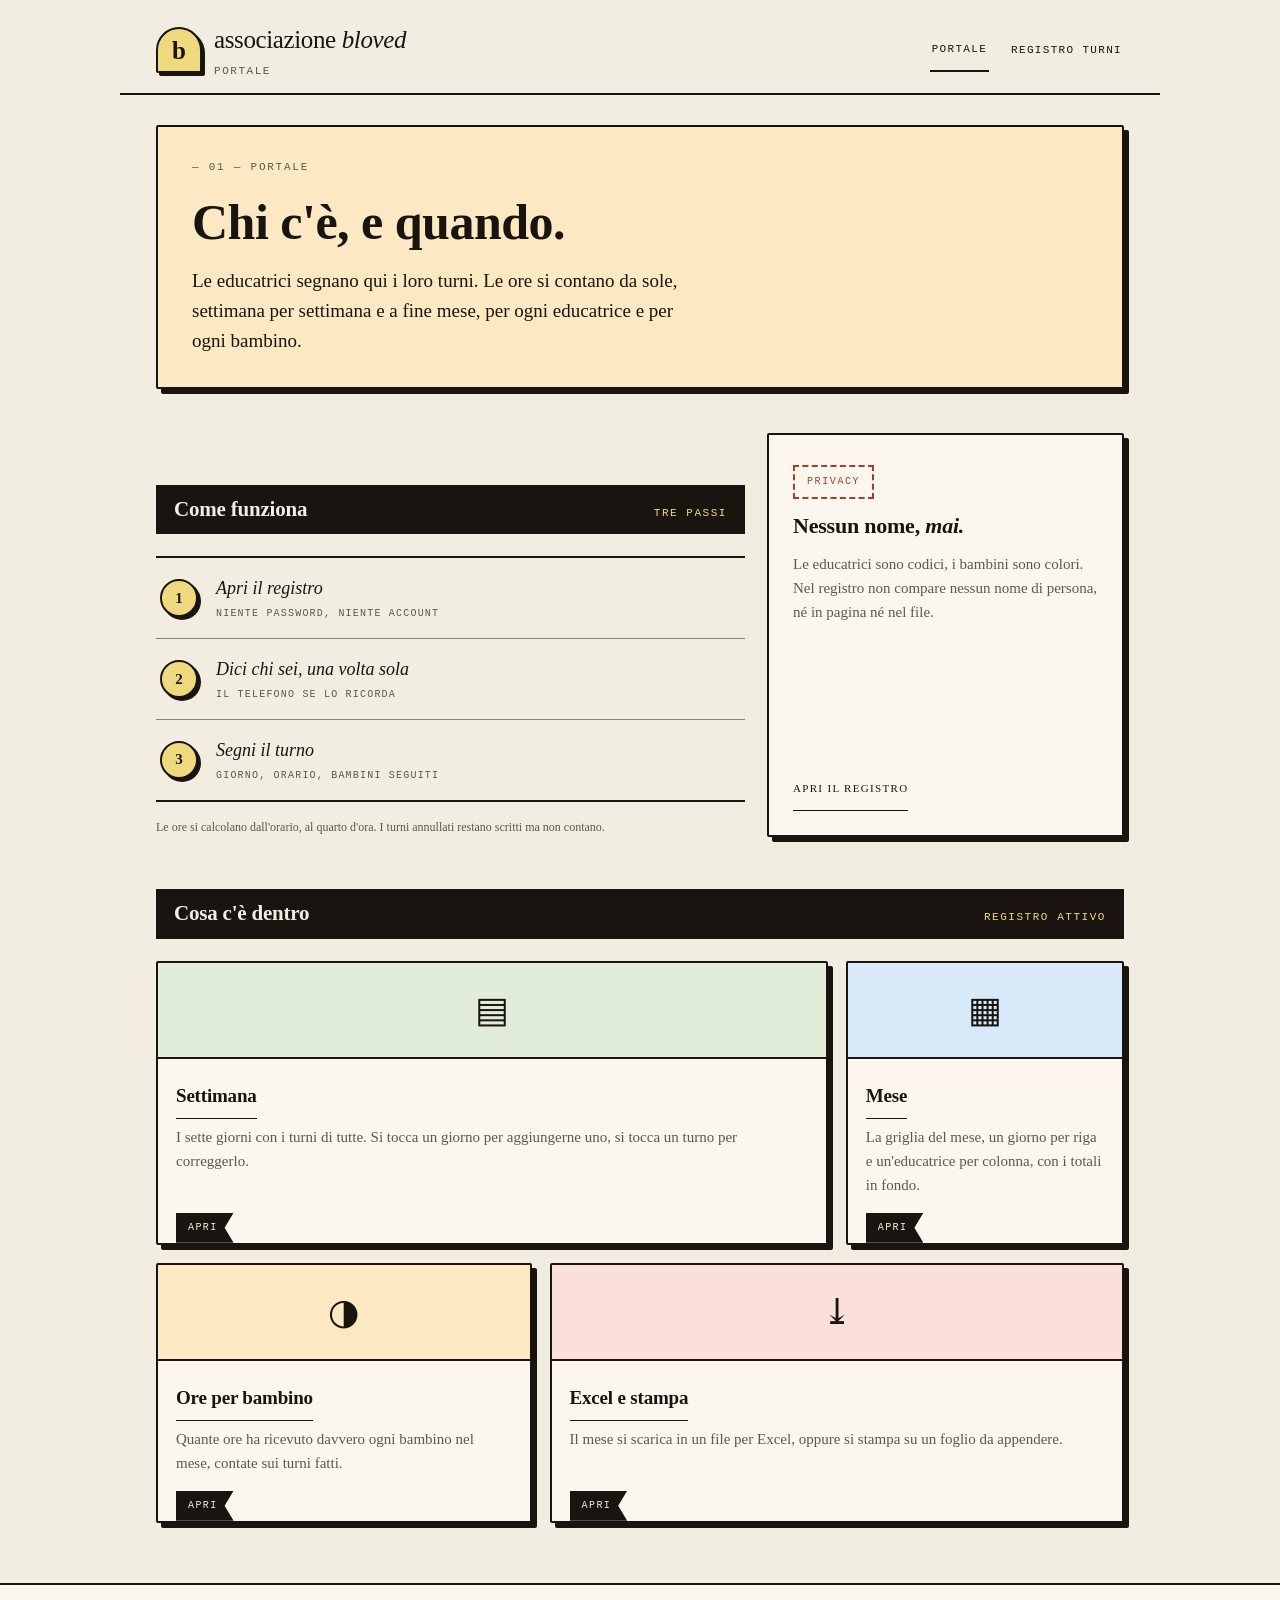
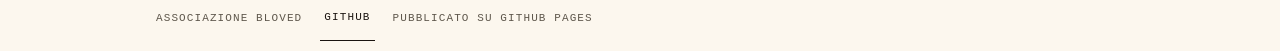
==== index.html @ 9b5a9a1c "Registro turni: inserimento dal sito, ore automatiche, riepiloghi Le educatrici segnano i turni dal " ====
<!doctype html>
<html lang="it">
<head>
<meta charset="utf-8">
<meta name="viewport" content="width=device-width,initial-scale=1">
<title>associazione bloved · portale</title>
<meta name="description" content="Portale dell'associazione bloved: il registro dei turni delle educatrici.">
<meta name="theme-color" content="#F2EDE1">
<link rel="icon" href="assets/favicon.svg" type="image/svg+xml">
<link rel="stylesheet" href="assets/styles.css">
</head>
<body>
<a class="skip" href="#main">Vai al contenuto</a>

<header class="masthead">
  <div class="wrap masthead-row">
    <a class="brand" href="index.html">
      <span class="brand-mark" aria-hidden="true">b</span>
      <span class="brand-text">
        <span class="wordmark">associazione <i>bloved</i></span>
        <small>portale</small>
      </span>
    </a>
    <nav class="nav" aria-label="Sezioni">
      <a class="nav-item" href="index.html" aria-current="page">Portale</a>
      <a class="nav-item" href="turni.html">Registro turni</a>
    </nav>
  </div>
</header>

<main id="main" class="wrap">

  <section class="banner" aria-labelledby="banner-h">
    <p class="index">— 01 — portale</p>
    <h1 id="banner-h">Chi c'è, e quando.</h1>
    <p>Le educatrici segnano qui i loro turni. Le ore si contano da sole, settimana per settimana e a fine mese, per ogni educatrice e per ogni bambino.</p>
  </section>

  <div class="split">

    <section aria-labelledby="come-h">
      <div class="shelf">
        <h2 id="come-h">Come funziona</h2>
        <span class="state">tre passi</span>
      </div>
      <ul class="listing">
        <li>
          <span class="disc">1</span>
          <span class="who"><b>Apri il registro</b>
            <small>niente password, niente account</small></span>
        </li>
        <li>
          <span class="disc">2</span>
          <span class="who"><b>Dici chi sei, una volta sola</b>
            <small>il telefono se lo ricorda</small></span>
        </li>
        <li>
          <span class="disc">3</span>
          <span class="who"><b>Segni il turno</b>
            <small>giorno, orario, bambini seguiti</small></span>
        </li>
      </ul>
      <p class="empty">Le ore si calcolano dall'orario, al quarto d'ora. I turni annullati restano scritti ma non contano.</p>
    </section>

    <aside class="notice" aria-labelledby="notice-h">
      <span class="stamp">privacy</span>
      <h3 id="notice-h">Nessun nome, <i>mai.</i></h3>
      <p>Le educatrici sono codici, i bambini sono colori. Nel registro non compare nessun nome di persona, né in pagina né nel file.</p>
      <a class="go" href="turni.html">apri il registro</a>
    </aside>

  </div>

  <div class="shelf">
    <h2 id="cosa-h">Cosa c'è dentro</h2>
    <span class="state">registro attivo</span>
  </div>

  <ul class="mosaic modules" aria-labelledby="cosa-h">
    <li class="module m-a" style="--panel:var(--sage)">
      <div class="module-panel" aria-hidden="true">▤</div>
      <h3><a href="turni.html">Settimana</a></h3>
      <p>I sette giorni con i turni di tutte. Si tocca un giorno per aggiungerne uno, si tocca un turno per correggerlo.</p>
      <span class="ribbon">apri</span>
    </li>
    <li class="module m-b" style="--panel:var(--sky)">
      <div class="module-panel" aria-hidden="true">▦</div>
      <h3><a href="turni.html">Mese</a></h3>
      <p>La griglia del mese, un giorno per riga e un'educatrice per colonna, con i totali in fondo.</p>
      <span class="ribbon">apri</span>
    </li>
    <li class="module m-c" style="--panel:var(--butter)">
      <div class="module-panel" aria-hidden="true">◑</div>
      <h3><a href="turni.html">Ore per bambino</a></h3>
      <p>Quante ore ha ricevuto davvero ogni bambino nel mese, contate sui turni fatti.</p>
      <span class="ribbon">apri</span>
    </li>
    <li class="module m-d" style="--panel:var(--blush)">
      <div class="module-panel" aria-hidden="true">⤓</div>
      <h3><a href="turni.html">Excel e stampa</a></h3>
      <p>Il mese si scarica in un file per Excel, oppure si stampa su un foglio da appendere.</p>
      <span class="ribbon">apri</span>
    </li>
  </ul>

</main>

<footer class="site-foot">
  <div class="wrap foot-row">
    <span>associazione bloved</span>
    <a href="https://github.com/associazione-bloved">github</a>
    <span>pubblicato su github pages</span>
  </div>
</footer>

</body>
</html>
---- assets/styles.css ----
/* associazione bloved — tutor timetable portal.
   Stationery-retail-catalogue language, measured off the archived reference:
   paper #F2EDE1, card paper #FCF7EE, warm ink #1A1410, 2.5px ink outlines,
   hard zero-blur shadows, serif display + tracked uppercase monospace chrome.

   Shape vocabulary: pastel blocks with hard ink outlines, dark section bars,
   circular discs for numbering, notched ribbon tags, dashed placeholder rows,
   and circular data plots. Everything stays square-ish and upright on purpose:
   big corner radii and clipped or rotated boxes cut glyphs and made the text
   hard to read, so text never sits inside a slanted or heavily rounded box. */

:root{
  --paper:#F2EDE1;         /* page  (measured: reference body fill) */
  --card:#FCF7EE;          /* card paper */
  --ink:#1A1410;           /* warm near-black, one ink for everything */
  --muted:#5E574C;         /* secondary text — AA on paper and card */
  --hair:#8A8175;          /* hairlines + dashed slots (>=3:1 on paper) */

  --sage:#E2EDD9;  --sky:#D8E9F9;  --butter:#FCE9C3;
  --blush:#FBDFD8; --lilac:#E5E1EC; --sun:#EFD97E;

  --green:#266B47; --blue:#265C8C; --plum:#6B3583; --coral:#AC3A27;
  --gold:#6F4E08;  --teal:#2F6B6B; --grey:#5E574C;

  --shadow:3px 3px 0 var(--ink);
  --shadow-lg:5px 5px 0 var(--ink);
  --navy:#191A2B;
  --gold-on-navy:#E8BC63;

  --serif:"Iowan Old Style",Palatino,Georgia,"Times New Roman",serif;
  --mono:ui-monospace,SFMono-Regular,Menlo,Consolas,monospace;
  --cut:2px;
}

*{box-sizing:border-box}
html{scroll-behavior:smooth}
body{margin:0;background:var(--paper);color:var(--ink);font:17px/1.6 var(--serif);-webkit-text-size-adjust:100%}
a{color:var(--ink);text-decoration:none;border-bottom:1.5px solid var(--ink)}
a:hover{background:var(--ink);color:var(--paper)}
.wrap{max-width:1040px;margin:0 auto;padding:0 clamp(16px,4vw,36px)}
h1,h2,h3{line-height:1.15;letter-spacing:-.01em}
:focus-visible{outline:3px solid var(--ink);outline-offset:3px}

/* tracked monospace chrome: nav, labels, indexes, numbers, all chart text */
.nav-item,.brand-text small,.index,.caption,.pill,.stamp,
.legend,.data th,.data td,.heat th,.heat td,.shelf,.chart text,
.listing .hours,.listing .who small,.foot-row,.note,.ribbon{
  font-family:var(--mono);
}

.skip{position:absolute;left:-9999px;top:0;background:var(--ink);color:var(--paper);padding:12px 16px;z-index:9}
.skip:focus{left:0}

/* ——— masthead ——— */
.masthead{padding:20px 0 0}
.masthead-row{display:flex;flex-wrap:wrap;gap:12px 26px;align-items:center;justify-content:space-between;
  border-bottom:2.5px solid var(--ink);padding-bottom:12px}
.brand{display:flex;align-items:center;gap:12px;border:0;color:var(--ink)}
.brand:hover{background:none;color:var(--ink)}
.brand-mark{
  width:46px;height:46px;flex:0 0 46px;display:grid;place-items:center;
  border:2.5px solid var(--ink);background:var(--sun);box-shadow:var(--shadow);
  /* a round-shouldered sign, the first of the non-square forms */
  border-radius:23px 23px var(--cut) var(--cut);
  font:700 25px/1 var(--serif);
}
.brand-text{display:flex;flex-direction:column;gap:3px}
.wordmark{font-size:25px;letter-spacing:-.015em}
.wordmark i{font-style:italic}
.brand-text small{font-size:11px;letter-spacing:.14em;text-transform:uppercase;color:var(--muted)}
.nav{display:flex;flex-wrap:wrap;gap:6px 20px}
.nav-item{
  font-size:11px;letter-spacing:.12em;text-transform:uppercase;color:var(--ink);
  border:0;padding:6px 2px;min-height:44px;display:inline-flex;align-items:center;
}
.nav-item[aria-current="page"]{border-bottom:2.5px solid var(--ink)}

/* ——— page banner: a pastel block with a dashed stamp, one per page ——— */
.banner{
  position:relative;margin:30px 0 44px;padding:32px 34px 30px;
  border:2.5px solid var(--ink);border-radius:var(--cut);
  background:var(--butter);box-shadow:var(--shadow-lg);
}
.banner .index{margin:0 0 18px;font-size:11px;letter-spacing:.16em;text-transform:uppercase;color:var(--muted)}
.banner h1{font-size:clamp(30px,5.4vw,50px);margin:0 0 14px;max-width:20ch}
.banner p{margin:0;font-size:19px;max-width:52ch}
/* the stamp sits inside the block: overlapping the border broke the outline and
   put dashed strokes through the letterforms */
.banner .stamp{
  position:absolute;top:18px;right:18px;
  border:2px dashed var(--ink);background:var(--card);padding:7px 12px;
  font-size:10px;letter-spacing:.16em;text-transform:uppercase;
}
.banner-sky{background:var(--sky)}
.banner-blush{background:var(--blush)}

/* ——— section head: dark bar, flat. A clipped or rotated box cut the heading
   glyphs and blurred the text, so this stays a plain bar. ——— */
.shelf{
  display:flex;flex-wrap:wrap;gap:6px 18px;align-items:baseline;justify-content:space-between;
  background:var(--ink);color:var(--paper);padding:12px 18px;margin:52px 0 22px;
  font-size:11px;letter-spacing:.14em;text-transform:uppercase;
}
.shelf h2{margin:0;font-family:var(--serif);font-size:21px;letter-spacing:-.01em;text-transform:none}
.shelf .state{color:var(--sun)}

/* ——— asymmetric splits ——— */
.split{display:grid;gap:22px}
@media (min-width:840px){ .split{grid-template-columns:1.65fr 1fr} }

.mosaic{display:grid;gap:18px}
@media (min-width:820px){
  .mosaic{grid-template-columns:1.35fr 1fr 1fr;grid-template-areas:"a a b" "c d d"}
  .m-a{grid-area:a}.m-b{grid-area:b}.m-c{grid-area:c}.m-d{grid-area:d}
}

/* ——— day cards ———
   The strip is seven cards, so the column count is fixed per breakpoint. An
   auto-fit grid leaves a ragged hole in the last row, which reads as a broken
   layout rather than a calendar. */
.week-grid{display:grid;grid-template-columns:repeat(7,minmax(0,1fr));gap:14px;list-style:none;margin:0;padding:0}
@media (max-width:879px){ .week-grid{grid-template-columns:repeat(4,minmax(0,1fr))} }
@media (max-width:600px){
  .week-grid{grid-template-columns:repeat(2,minmax(0,1fr))}
  /* odd count: let the last card take the whole row instead of leaving a gap */
  .week-grid .day:last-child:nth-child(odd){grid-column:span 2}
}
.day{
  border:2.5px solid var(--ink);background:var(--card);box-shadow:var(--shadow);
  border-radius:var(--cut);
  display:flex;flex-direction:column;min-height:132px;padding-bottom:12px;
}
.day::before{content:"";display:block;height:50px;background:var(--panel);border-bottom:2.5px solid var(--ink)}
/* the pastel strip is a border-box child, so it must not round its own corners */
.day::before{border-radius:0}
.day-name{padding:12px 12px 0;font-size:12px;letter-spacing:.12em;text-transform:uppercase;font-weight:700}
.empty{margin:16px 0 0;font-size:12px;color:var(--muted)}

/* ——— notice board: paper, stamped, no stats grid ——— */
.notice{
  border:2.5px solid var(--ink);background:var(--card);box-shadow:var(--shadow-lg);
  border-radius:var(--cut);
  padding:30px 24px 24px;display:flex;flex-direction:column;gap:14px;
}
.notice .stamp{
  align-self:flex-start;border:2px dashed var(--coral);color:var(--coral);
  padding:7px 12px;font-size:10px;letter-spacing:.16em;text-transform:uppercase;
}
.notice h3{margin:0;font-size:22px}
.notice h3 i{font-style:italic}
.notice p{margin:0;color:var(--muted);font-size:15px}
.notice .go{margin-top:auto;font-size:11px;letter-spacing:.12em;text-transform:uppercase;align-self:flex-start;
  border-bottom:1.5px solid var(--ink);min-height:44px;display:inline-flex;align-items:center}

/* ——— module cards: pastel panel + ribbon tag ——— */
.modules{display:grid;gap:18px;list-style:none;margin:0;padding:0}
.module{
  border:2.5px solid var(--ink);background:var(--card);box-shadow:var(--shadow-lg);
  border-radius:var(--cut);
  display:flex;flex-direction:column;
}
.module-panel{height:96px;display:grid;place-items:center;background:var(--panel);
  border-bottom:2.5px solid var(--ink);font-size:36px;line-height:1}
.module h3{margin:16px 18px 6px;font-size:19px}
/* the heading can carry the link, so the heading link must itself be a real tap target */
.module h3 a{display:inline-flex;align-items:center;min-height:44px}
.module p{margin:0 18px 16px;color:var(--muted);font-size:15px}
.ribbon{
  align-self:flex-start;margin:auto 0 0 18px;background:var(--ink);color:var(--paper);
  padding:7px 16px 7px 12px;font-size:10px;letter-spacing:.14em;text-transform:uppercase;
  clip-path:polygon(0 0,100% 0,calc(100% - 9px) 50%,100% 100%,0 100%);
}
.module:hover,.day:hover,.notice:hover,.panel:hover{transform:translate(-1px,-1px);box-shadow:6px 6px 0 var(--ink)}
.module,.day,.notice,.panel{transition:transform .14s,box-shadow .14s}

/* ——— panels: shell for plots and tables ——— */
.panel{
  border:2.5px solid var(--ink);background:var(--card);box-shadow:var(--shadow-lg);
  padding:22px;border-radius:var(--cut);margin-bottom:26px;
}
.panel-head{display:flex;flex-wrap:wrap;gap:8px 18px;align-items:baseline;justify-content:space-between;
  border-bottom:2px solid var(--ink);padding-bottom:12px;margin-bottom:20px}
.panel-head h3{margin:0;font-size:20px}
.caption{margin:0;font-size:11px;letter-spacing:.1em;text-transform:uppercase;color:var(--muted)}
.note{margin:0;font-size:11px;letter-spacing:.06em;color:var(--muted)}

/* ——— plots: donut + lollipop. Inline SVG, no library, no JS. ——— */
.plots{display:grid;gap:24px;align-items:start}
@media (min-width:840px){ .plots{grid-template-columns:280px 1fr} }
.chart{margin:0}
.chart-scroll{overflow-x:auto;overflow-y:hidden}
.chart svg{display:block;width:100%;height:auto;overflow:visible}
/* SVG text scales with the viewBox — keep labels at their designed size and pan */
@media (max-width:760px){
  .chart-scroll{border-bottom:1.5px dashed var(--hair);padding-bottom:8px}
  .donut svg{width:250px;max-width:none}
}
.chart figcaption{margin-top:16px;font-size:11px;letter-spacing:.06em;color:var(--muted)}

/* each arc carries its colour in --seg from the markup; without this stroke the
   ring renders as nothing at all and only the hub outline is visible */
.donut .seg{fill:none;stroke:var(--seg);stroke-width:26}
.donut .hub{fill:var(--card);stroke:var(--ink);stroke-width:2.5}
/* bordi dell'anello: senza, i colori chiari (il giallo #FFFF00) spariscono */
.donut .ring-edge{fill:none;stroke:var(--ink);stroke-width:2.5}
.donut .ring-vuoto{fill:none;stroke:var(--hair);stroke-width:2;stroke-dasharray:6 6}
.donut .hub-num{fill:var(--ink);font-family:var(--serif);font-size:32px;font-weight:700}
/* no tracking: a tracked caption is wider than the hole and spills over the ring */
.donut .hub-cap{fill:var(--muted);font-size:9px;letter-spacing:0;text-transform:uppercase}

/* the legend is also the donut's accessible readout — never colour alone */
.legend{list-style:none;margin:22px 0 0;padding:0;font-size:12px}
.legend li{display:flex;align-items:center;gap:10px;padding:9px 2px;border-bottom:1.5px solid var(--hair)}
.legend .swatch{width:15px;height:15px;flex:0 0 15px;border:2px solid var(--ink);border-radius:50%;background:var(--seg)}
.legend .who{flex:1;letter-spacing:.04em}
.legend .val{font-variant-numeric:tabular-nums}
.legend .tot{border-top:2.5px solid var(--ink);border-bottom:0;font-weight:700;margin-top:6px;padding-top:12px}

.lollipop .stem{stroke:var(--hair);stroke-width:2}
/* --panel e' definito solo sulle schede colorate: qui non esiste e il pallino
   veniva nero pieno. Serve un riempimento esplicito. */
.lollipop .dot{stroke:var(--ink);stroke-width:2.5;fill:var(--sun)}
.lollipop .num{fill:var(--ink);font-size:12px;font-weight:700}
.lollipop .day{fill:var(--muted);font-size:11px;letter-spacing:.12em;text-transform:uppercase}
.lollipop .rule{stroke:var(--hair);stroke-width:1;stroke-dasharray:5 5}

/* ——— heat grid: a real table, so the pattern survives without colour ——— */
.heat{border-collapse:collapse;width:100%;font-size:11px}
.heat caption{text-align:left;font-size:11px;letter-spacing:.12em;text-transform:uppercase;color:var(--muted);padding-bottom:10px}
.heat th,.heat td{padding:9px 10px;text-align:left;border:1.5px solid var(--ink)}
.heat thead th{background:var(--sage);font-size:10px;letter-spacing:.12em;text-transform:uppercase}
.heat tbody th{background:var(--card);letter-spacing:.1em;text-transform:uppercase;font-weight:700}
.heat td{color:var(--muted)}
.heat td.on{background:var(--sage);color:var(--green);font-weight:700}
.heat td.off{background:repeating-linear-gradient(135deg,transparent 0 5px,var(--hair) 5px 6px)}

/* ——— data table ——— */
.data{border-collapse:collapse;width:100%;font-size:12px}
.data caption{text-align:left;font-size:11px;letter-spacing:.12em;text-transform:uppercase;color:var(--muted);padding-bottom:10px}
.data th,.data td{padding:10px 12px;text-align:left;border-bottom:1.5px solid var(--hair);vertical-align:middle}
.data thead th{border-bottom:2.5px solid var(--ink);font-size:10px;letter-spacing:.12em;text-transform:uppercase;background:var(--sage)}
.data tbody th{font-weight:700}
.data .n{text-align:right;font-variant-numeric:tabular-nums}
.data tfoot th,.data tfoot td{border-top:2.5px solid var(--ink);border-bottom:0;font-weight:700}
.pill{display:inline-block;font-size:10px;letter-spacing:.1em;text-transform:uppercase;
  padding:4px 9px;border:1.5px solid var(--ink);border-radius:999px}
.pill.ok{background:var(--sage);color:var(--green)}
.pill.warn{background:var(--sun);color:var(--gold)}
.pill.bad{background:var(--blush);color:var(--coral)}

/* ——— tutor directory: rows, not cards ——— */
.listing{list-style:none;margin:0;padding:0}
.listing li{display:flex;flex-wrap:wrap;gap:8px 18px;align-items:center;padding:16px 4px;border-bottom:1.5px solid var(--hair)}
.listing li:first-child{border-top:2.5px solid var(--ink)}
.listing li:last-child{border-bottom:2.5px solid var(--ink)}
.disc{
  width:38px;height:38px;flex:0 0 38px;border-radius:50%;border:2.5px solid var(--ink);
  background:var(--sun);display:grid;place-items:center;box-shadow:var(--shadow);
  font:700 15px/1 var(--serif);
}
.listing .who{flex:1;min-width:160px;display:flex;flex-direction:column;gap:3px}
.listing .who b{font-size:18px;font-weight:400;font-style:italic}
.listing .who small{font-size:10px;letter-spacing:.12em;text-transform:uppercase;color:var(--muted)}
.listing .tags{display:flex;flex-wrap:wrap;gap:6px}
.listing .hours{min-width:76px;text-align:right;font-size:13px;font-weight:700;font-variant-numeric:tabular-nums}
.listing .hours small{display:block;font-weight:400;font-size:10px;letter-spacing:.1em;text-transform:uppercase;color:var(--muted)}
.listing li.vacant{border-bottom-style:dashed}
.listing li.vacant .disc{background:var(--card);border-style:dashed;box-shadow:none}
.listing li.vacant .who b{font-style:normal;color:var(--muted)}

/* ——— footer ——— */
.site-foot{margin-top:60px;border-top:2.5px solid var(--ink);background:var(--card)}
.foot-row{display:flex;flex-wrap:wrap;gap:6px 18px;align-items:center;
  padding-top:12px;padding-bottom:12px;font-size:11px;letter-spacing:.1em;text-transform:uppercase;color:var(--muted)}
.foot-row a{display:inline-flex;align-items:center;min-height:44px;padding:0 4px;border-bottom:1.5px solid var(--ink)}

/* narrow phones: the tables are the widest things here */
@media (max-width:430px){
  .banner{padding:26px 20px 24px}
  .banner .stamp{position:static;display:inline-block;margin-bottom:14px}
  .data,.heat{font-size:11px}
  .data th,.data td,.heat th,.heat td{padding:8px 6px}
  .pill{padding:3px 7px;letter-spacing:.05em}
  .panel{padding:16px 14px}
  .listing .hours{text-align:left}
}

/* print: a timetable you can put on the fridge */
@media print{
  :root{--paper:#fff;--card:#fff}
  body{font-size:12pt}
  .nav,.skip,.stamp,.ribbon{display:none}
  .banner,.panel,.module,.day,.notice{box-shadow:none;border-radius:0}
  .module,.day,.panel,.notice{break-inside:avoid}
  .shelf{background:#fff;color:var(--ink);border-top:1.5pt solid var(--ink);border-bottom:1.5pt solid var(--ink)}
  .shelf .state{color:var(--ink)}
  .heat td.off{background:none}
}
@media (prefers-reduced-motion:reduce){
  html{scroll-behavior:auto}
  *,*::before,*::after{transition:none!important;animation:none!important;transform:none!important}
}

/* ═══════════ registro turni (turni.html) ═══════════
   Stessi mattoni del catalogo: carta, contorni pieni, ombre dure. Niente
   angoli molto tondi e niente scatole ruotate: tagliavano i glifi. */

.io-box{display:flex;align-items:center;gap:10px;font-family:var(--mono);
  font-size:11px;letter-spacing:.12em;text-transform:uppercase;color:var(--muted)}
.io-box select,.campo select,.campo input{
  font:inherit;font-size:15px;font-family:var(--serif);color:var(--ink);
  background:var(--card);border:2.5px solid var(--ink);border-radius:var(--cut);
  padding:9px 10px;min-height:44px;
}

/* ——— schede ——— */
.tabs{display:flex;flex-wrap:wrap;gap:8px;align-items:center;margin:26px 0 18px;
  border-bottom:2.5px solid var(--ink);padding-bottom:12px}
.tab{
  font-family:var(--mono);font-size:11px;letter-spacing:.12em;text-transform:uppercase;
  background:var(--card);color:var(--ink);border:2.5px solid var(--ink);border-radius:var(--cut);
  padding:0 16px;min-height:44px;cursor:pointer;
}
.tab[aria-current="page"]{background:var(--ink);color:var(--paper)}
.stato-rete{margin-left:auto;font-family:var(--mono);font-size:11px;letter-spacing:.08em;color:var(--muted)}
.stato-rete.errore{color:var(--coral);font-weight:700}

.esito{margin:0 0 14px;font-family:var(--mono);font-size:12px;letter-spacing:.06em;min-height:1.2em}
.esito.ok{color:var(--green)}
.esito.attesa{color:var(--gold)}

/* la settimana vuota non dice cosa fare: senza questa riga la pagina sembra rotta */
.vuoto-aiuto{margin:-6px 0 18px;font-size:15px;color:var(--muted)}
.vuoto-aiuto b{color:var(--ink)}

/* "chi sei" e' il primo gesto: da spento passava inosservato */
.io-box select:not(:valid){background:var(--sun);border-style:dashed}

/* ——— barra di navigazione del periodo ——— */
.barra{display:flex;flex-wrap:wrap;gap:8px 12px;align-items:center;
  background:var(--ink);color:var(--paper);padding:10px 14px;margin:0 0 20px}
.barra-titolo{margin:0;font-family:var(--serif);font-size:19px;letter-spacing:-.01em;
  text-transform:capitalize;flex:1;min-width:150px}
.barra-tot{font-family:var(--mono);font-size:12px;color:var(--sun);font-variant-numeric:tabular-nums}
.bottone{
  font-family:var(--mono);font-size:11px;letter-spacing:.12em;text-transform:uppercase;
  background:var(--card);color:var(--ink);border:2.5px solid var(--ink);border-radius:var(--cut);
  padding:0 14px;min-height:44px;min-width:44px;cursor:pointer;
}
.bottone:hover{background:var(--sun)}
.bottone.primario{background:var(--ink);color:var(--paper)}
.bottone.primario:hover{background:var(--navy)}
.bottone.pericolo{border-color:var(--coral);color:var(--coral)}
.bottone.pericolo:hover{background:var(--blush)}
.barra .bottone{border-color:var(--paper)}

/* ——— settimana ———
   La fascia pastello alta 50px serviva da intestazione, ma il nome del giorno
   sta sotto: restava una banda vuota. Si accorcia e il giorno ci va sopra. */
/* niente altezza minima: su un giorno vuoto lasciava il bottone a mezz'aria */
.settimana .day{min-height:0}
.settimana .day::before{height:8px}
.settimana .day-name{padding-top:11px;font-size:12px}
.settimana .day.festivo::before{background:repeating-linear-gradient(135deg,
  var(--panel) 0 7px,var(--card) 7px 9px)}
/* il giorno festivo si distingue anche dalla carta, non solo dal filetto */
.settimana .day.festivo{background:var(--paper)}
.day-turni{display:flex;flex-direction:column;gap:7px;padding:10px 10px 0;flex:1}
.aggiungi{
  margin:10px 10px 0;font-family:var(--mono);font-size:10px;letter-spacing:.1em;text-transform:uppercase;
  background:var(--card);color:var(--muted);border:1.5px dashed var(--hair);border-radius:var(--cut);
  min-height:44px;cursor:pointer;
}
.aggiungi:hover{border-style:solid;border-color:var(--ink);color:var(--ink);background:var(--sun)}

/* ——— pastiglia del turno ———
   Sta dentro una colonna da ~100px quando la settimana e' a sette colonne:
   due colonne rigide non ci entravano (l'orario da solo ne occupa 66). Quindi
   l'orario prende la riga intera e il resto scorre sotto. */
.chip{
  display:flex;flex-wrap:wrap;align-items:center;gap:3px 6px;text-align:left;
  background:var(--card);border:2px solid var(--ink);border-radius:var(--cut);
  padding:8px 7px;min-height:44px;cursor:pointer;width:100%;font-family:var(--mono);
}
.chip:hover{background:var(--sun)}
/* Due righe fisse, sempre: orario sopra, poi codice + pallini + ore.
   Le ore stanno con i pallini finche' c'e' posto; con tre bambini la riga si
   riempie (E1 + 3 pallini + "3,00 h" = 118px in 98px) e le ore scendono da
   sole. Nessun testo va mai a capo dentro se stesso. */
.chip-ora{flex:0 0 100%;font-size:10px;font-weight:700;letter-spacing:0;
  font-variant-numeric:tabular-nums;white-space:nowrap}
.chip-edu{font-size:10px;letter-spacing:.06em;color:var(--muted);white-space:nowrap}
.chip-pois{display:flex;gap:3px;align-items:center;flex-wrap:wrap}
.chip-ore{margin-left:auto;font-size:10px;letter-spacing:0;color:var(--muted);
  font-variant-numeric:tabular-nums;white-space:nowrap}
/* lo stato non e' mai solo un colore */
.chip.st-annullato,.chip.st-non-fatto{background:repeating-linear-gradient(135deg,
  transparent 0 5px,var(--hair) 5px 6px)}
/* il barrato sopra il tratteggio era illeggibile: basta la parola */
.chip.st-annullato .chip-ore,.chip.st-non-fatto .chip-ore{
  color:var(--coral);font-weight:700;background:var(--card);padding:0 4px}
.chip.attesa{border-style:dashed}
.chip.attesa .chip-ore::after{content:" ⏳"}

/* pallino colorato del bambino: colore + titolo, mai il colore da solo */
.pois{display:inline-block;width:13px;height:13px;border-radius:50%;
  border:2px solid var(--ink);background:var(--seg);vertical-align:-2px}

/* ——— griglia del mese ——— */
.mese{font-size:11px}
.mese th,.mese td{padding:6px 8px;border:1.5px solid var(--hair);vertical-align:top}
.mese thead th{background:var(--sage);position:sticky;top:0}
.mese tbody th{white-space:nowrap;background:var(--card)}
.mese tr.festivo td,.mese tr.festivo th{background:var(--lilac)}
.cella-turno{display:block;white-space:nowrap;font-variant-numeric:tabular-nums}

/* ——— modulo ——— */
.modulo{
  border:2.5px solid var(--ink);border-radius:var(--cut);background:var(--card);
  box-shadow:var(--shadow-lg);padding:0;width:min(560px,92vw);color:var(--ink);
}
.modulo::backdrop{background:rgba(26,20,16,.55)}
.modulo form{padding:20px}
.modulo-head{display:flex;align-items:center;gap:12px;border-bottom:2.5px solid var(--ink);
  padding-bottom:12px;margin-bottom:18px}
.modulo-head h2{margin:0;font-size:21px;flex:1}
.campi{display:grid;gap:14px;grid-template-columns:repeat(auto-fit,minmax(150px,1fr))}
.campo{margin:0 0 14px;display:flex;flex-direction:column;gap:6px}
.campo-largo{margin:0 0 14px}
.campo label,.modulo legend{font-family:var(--mono);font-size:10px;letter-spacing:.14em;
  text-transform:uppercase;color:var(--muted)}
.campo small{font-family:var(--mono);font-size:10px;color:var(--muted)}
.modulo fieldset{border:2px solid var(--hair);border-radius:var(--cut);padding:10px 12px 14px}
.scelte{display:flex;flex-wrap:wrap;gap:8px;margin-top:8px}
.scelta{display:inline-flex;align-items:center;gap:7px;font-size:14px;
  border:2px solid var(--ink);border-radius:var(--cut);padding:0 12px;min-height:44px;cursor:pointer}
.scelta input{width:18px;height:18px;accent-color:var(--ink)}
.scelta:has(input:checked){background:var(--sun)}
.avvisi{margin:0 0 14px;font-family:var(--mono);font-size:12px;color:var(--coral);min-height:1.2em}
.modulo-piede{display:flex;flex-wrap:wrap;gap:8px;align-items:center;
  border-top:2.5px solid var(--ink);padding-top:14px}
.spinta{flex:1}

.stampa-nota{margin:26px 0 0}

@media (max-width:600px){
  .settimana{grid-template-columns:1fr}
  .settimana .day:last-child:nth-child(odd){grid-column:auto}
  .barra-titolo{min-width:100%;order:-1}
}

/* su telefono i giorni sono uno sotto l'altro: niente altezza minima, o sette
   schede quasi vuote fanno una pagina lunghissima */
@media (max-width:600px){
  .settimana .day{min-height:0}
  .settimana .day-name{font-size:13px}
}

@media print{
  .tabs,.io-box,.aggiungi,.barra .bottone,.esito,.stato-rete,.modulo{display:none}
  .barra{background:#fff;color:var(--ink);border-top:1.5pt solid var(--ink);border-bottom:1.5pt solid var(--ink)}
  .barra-tot{color:var(--ink)}
  .chip{break-inside:avoid}
  @page{size:A4 landscape;margin:12mm}
}
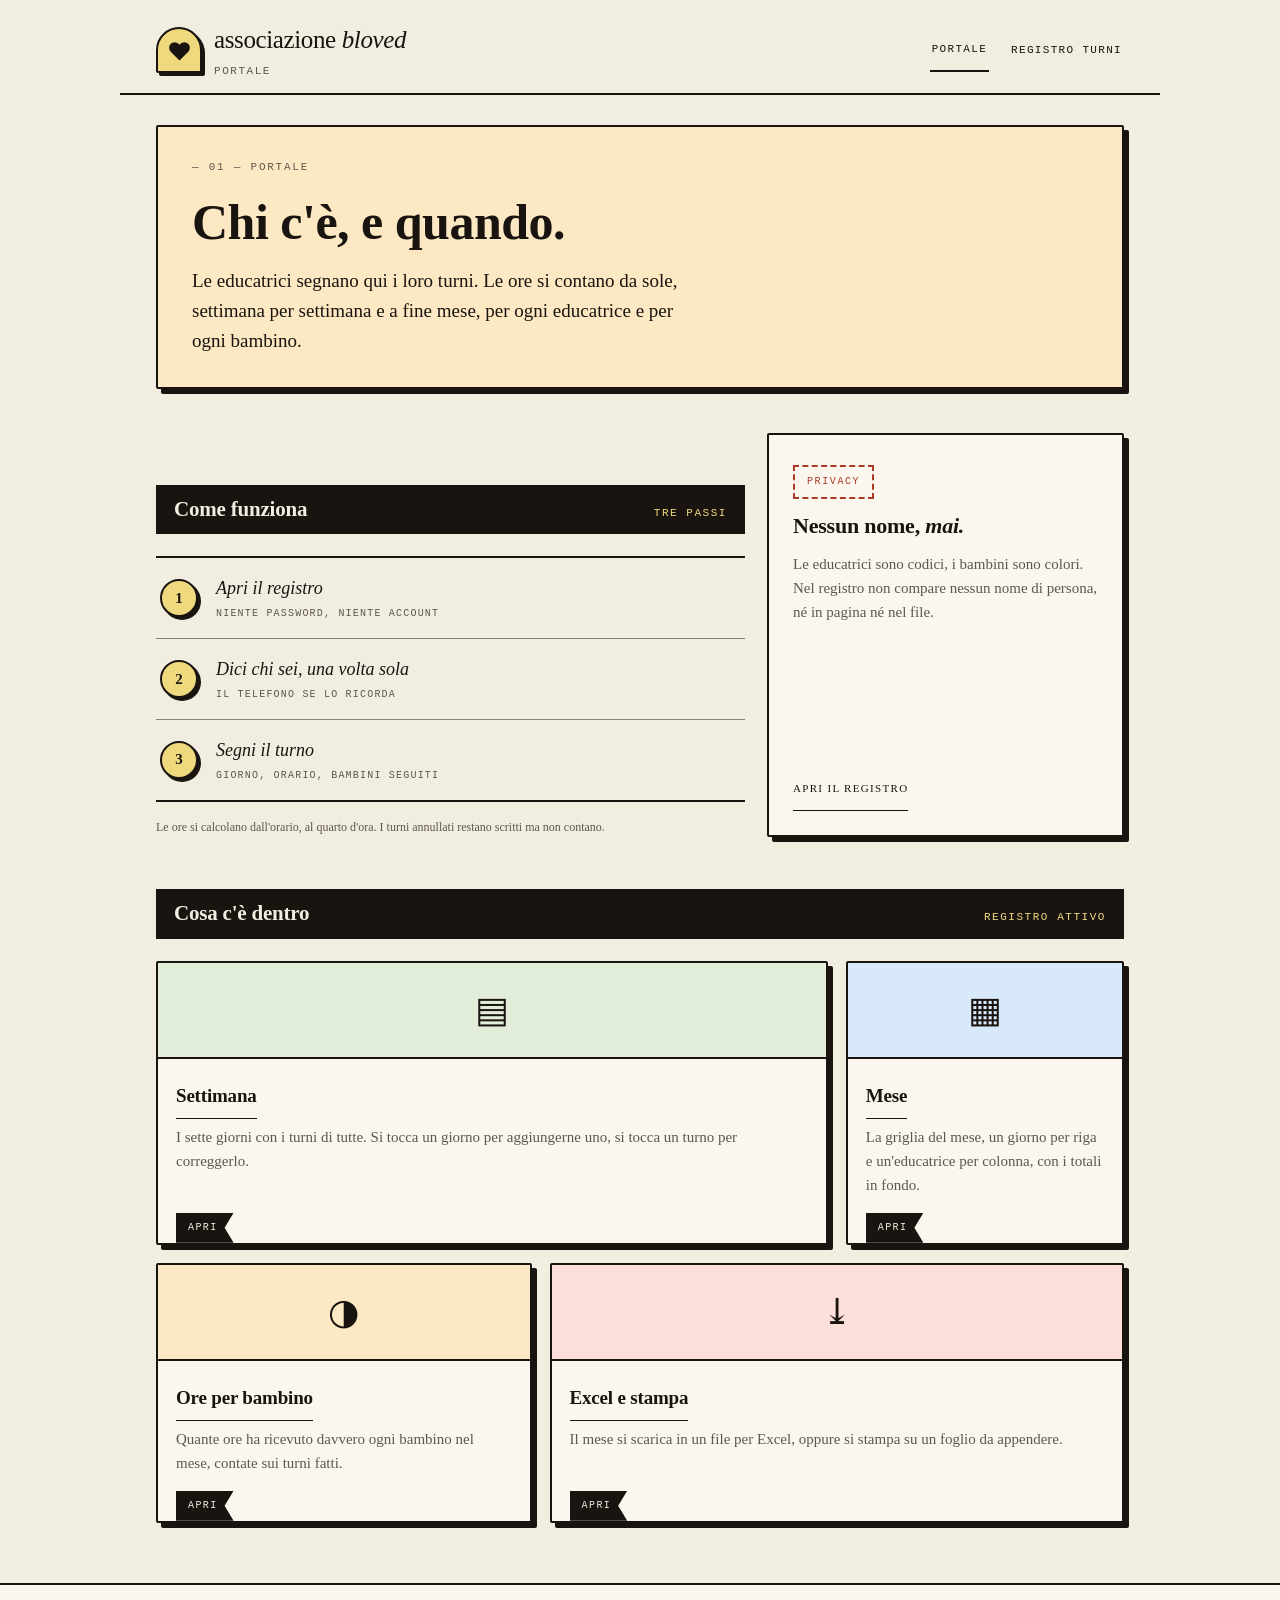
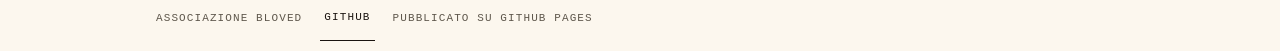
==== commit 3ee0d861: "Identita' obbligatoria per scrivere; cuore al posto della b Senza aver scelto 'chi sei' non si apriv" ====
--- a/index.html
+++ b/index.html
@@ -15,7 +15,7 @@
 <header class="masthead">
   <div class="wrap masthead-row">
     <a class="brand" href="index.html">
-      <span class="brand-mark" aria-hidden="true">b</span>
+      <span class="brand-mark" aria-hidden="true"><svg viewBox="0 0 24 22" role="presentation"><path d="M12 20.5 3.6 12.1a5.3 5.3 0 0 1 0-7.5 5.3 5.3 0 0 1 7.5 0l.9.9.9-.9a5.3 5.3 0 0 1 7.5 0 5.3 5.3 0 0 1 0 7.5Z"/></svg></span>
       <span class="brand-text">
         <span class="wordmark">associazione <i>bloved</i></span>
         <small>portale</small>
--- a/assets/styles.css
+++ b/assets/styles.css
@@ -64,6 +64,10 @@
   border-radius:23px 23px var(--cut) var(--cut);
   font:700 25px/1 var(--serif);
 }
+/* il cuore e' disegnato, non una lettera: stesso inchiostro, contorno pieno,
+   cosi' regge anche stampato in bianco e nero */
+.brand-mark svg{width:25px;height:23px;display:block}
+.brand-mark path{fill:var(--ink)}
 .brand-text{display:flex;flex-direction:column;gap:3px}
 .wordmark{font-size:25px;letter-spacing:-.015em}
 .wordmark i{font-style:italic}
@@ -328,6 +332,10 @@
 .esito{margin:0 0 14px;font-family:var(--mono);font-size:12px;letter-spacing:.06em;min-height:1.2em}
 .esito.ok{color:var(--green)}
 .esito.attesa{color:var(--gold)}
+
+/* senza identita' non si scrive: il campo lampeggia una volta invece di
+   lasciare la persona a chiedersi perche' non succede niente */
+.io-box select.chiedi{border-color:var(--coral);box-shadow:0 0 0 3px var(--blush)}
 
 /* la settimana vuota non dice cosa fare: senza questa riga la pagina sembra rotta */
 .vuoto-aiuto{margin:-6px 0 18px;font-size:15px;color:var(--muted)}
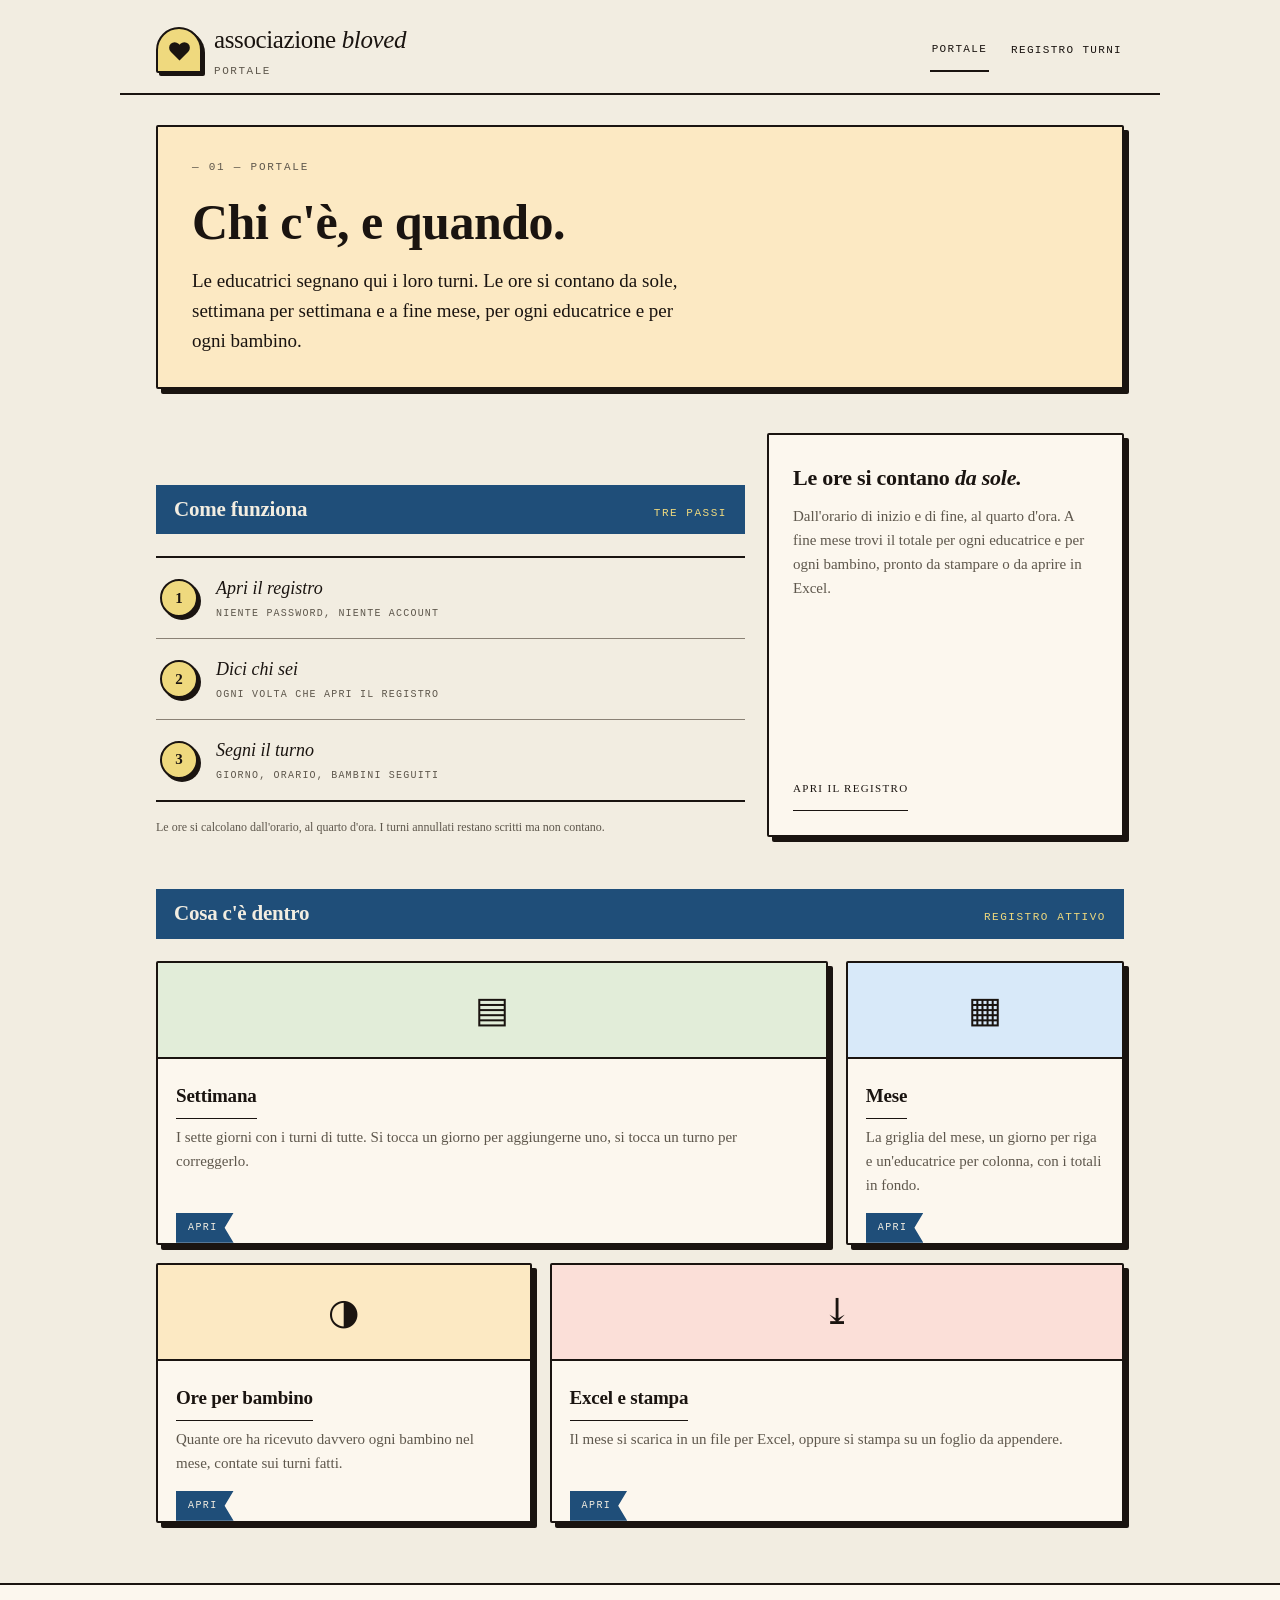
==== commit 9ec482f4: "Identita' da dichiarare ogni volta; bande blu; pie' e pannelli ripuliti L'identita' non si salva piu" ====
--- a/index.html
+++ b/index.html
@@ -51,8 +51,8 @@
         </li>
         <li>
           <span class="disc">2</span>
-          <span class="who"><b>Dici chi sei, una volta sola</b>
-            <small>il telefono se lo ricorda</small></span>
+          <span class="who"><b>Dici chi sei</b>
+            <small>ogni volta che apri il registro</small></span>
         </li>
         <li>
           <span class="disc">3</span>
@@ -64,9 +64,8 @@
     </section>
 
     <aside class="notice" aria-labelledby="notice-h">
-      <span class="stamp">privacy</span>
-      <h3 id="notice-h">Nessun nome, <i>mai.</i></h3>
-      <p>Le educatrici sono codici, i bambini sono colori. Nel registro non compare nessun nome di persona, né in pagina né nel file.</p>
+      <h3 id="notice-h">Le ore si contano <i>da sole.</i></h3>
+      <p>Dall'orario di inizio e di fine, al quarto d'ora. A fine mese trovi il totale per ogni educatrice e per ogni bambino, pronto da stampare o da aprire in Excel.</p>
       <a class="go" href="turni.html">apri il registro</a>
     </aside>
 
@@ -109,8 +108,6 @@
 <footer class="site-foot">
   <div class="wrap foot-row">
     <span>associazione bloved</span>
-    <a href="https://github.com/associazione-bloved">github</a>
-    <span>pubblicato su github pages</span>
   </div>
 </footer>
 
--- a/assets/styles.css
+++ b/assets/styles.css
@@ -26,6 +26,11 @@
   --shadow-lg:5px 5px 0 var(--ink);
   --navy:#191A2B;
   --gold-on-navy:#E8BC63;
+
+  /* Le bande piene sono blu, non nere: il nero pieno pesava troppo su una
+     pagina di carta. Misurato: 7.42:1 sulla carta, 6.15:1 contro --sun,
+     quindi il testo chiaro e il totale giallo restano leggibili. */
+  --banda:#1F4E79;
 
   --serif:"Iowan Old Style",Palatino,Georgia,"Times New Roman",serif;
   --mono:ui-monospace,SFMono-Regular,Menlo,Consolas,monospace;
@@ -102,7 +107,7 @@
    glyphs and blurred the text, so this stays a plain bar. ——— */
 .shelf{
   display:flex;flex-wrap:wrap;gap:6px 18px;align-items:baseline;justify-content:space-between;
-  background:var(--ink);color:var(--paper);padding:12px 18px;margin:52px 0 22px;
+  background:var(--banda);color:var(--paper);padding:12px 18px;margin:52px 0 22px;
   font-size:11px;letter-spacing:.14em;text-transform:uppercase;
 }
 .shelf h2{margin:0;font-family:var(--serif);font-size:21px;letter-spacing:-.01em;text-transform:none}
@@ -170,7 +175,7 @@
 .module h3 a{display:inline-flex;align-items:center;min-height:44px}
 .module p{margin:0 18px 16px;color:var(--muted);font-size:15px}
 .ribbon{
-  align-self:flex-start;margin:auto 0 0 18px;background:var(--ink);color:var(--paper);
+  align-self:flex-start;margin:auto 0 0 18px;background:var(--banda);color:var(--paper);
   padding:7px 16px 7px 12px;font-size:10px;letter-spacing:.14em;text-transform:uppercase;
   clip-path:polygon(0 0,100% 0,calc(100% - 9px) 50%,100% 100%,0 100%);
 }
@@ -309,13 +314,30 @@
    Stessi mattoni del catalogo: carta, contorni pieni, ombre dure. Niente
    angoli molto tondi e niente scatole ruotate: tagliavano i glifi. */
 
+/* "Chi sei" non si ricorda piu' fra una visita e l'altra, quindi va chiesto
+   ogni volta e deve saltare all'occhio: campo giallo tratteggiato, freccia
+   accanto e una riga di promemoria sotto la testata. Tutto sparisce appena si
+   sceglie, cosi' non diventa rumore permanente. */
 .io-box{display:flex;align-items:center;gap:10px;font-family:var(--mono);
-  font-size:11px;letter-spacing:.12em;text-transform:uppercase;color:var(--muted)}
+  font-size:11px;letter-spacing:.12em;text-transform:uppercase;color:var(--muted);
+  position:relative}
 .io-box select,.campo select,.campo input{
   font:inherit;font-size:15px;font-family:var(--serif);color:var(--ink);
   background:var(--card);border:2.5px solid var(--ink);border-radius:var(--cut);
   padding:9px 10px;min-height:44px;
 }
+.io-freccia{display:none;font-size:10px;letter-spacing:.1em;color:var(--coral);font-weight:700}
+body.senza-io .io-freccia{display:inline}
+body.senza-io .io-box select{background:var(--sun);border-style:dashed;border-color:var(--coral)}
+
+/* la riga di promemoria: dice cosa fare, non solo che manca qualcosa */
+.io-avviso{display:none}
+body.senza-io .io-avviso{
+  display:block;margin:14px 0 0;padding:12px 16px;
+  border:2.5px solid var(--coral);border-radius:var(--cut);background:var(--blush);
+  font-family:var(--mono);font-size:12px;letter-spacing:.04em;color:var(--ink);
+}
+.io-avviso b{letter-spacing:.08em;text-transform:uppercase}
 
 /* ——— schede ——— */
 .tabs{display:flex;flex-wrap:wrap;gap:8px;align-items:center;margin:26px 0 18px;
@@ -325,7 +347,7 @@
   background:var(--card);color:var(--ink);border:2.5px solid var(--ink);border-radius:var(--cut);
   padding:0 16px;min-height:44px;cursor:pointer;
 }
-.tab[aria-current="page"]{background:var(--ink);color:var(--paper)}
+.tab[aria-current="page"]{background:var(--banda);color:var(--paper);border-color:var(--banda)}
 .stato-rete{margin-left:auto;font-family:var(--mono);font-size:11px;letter-spacing:.08em;color:var(--muted)}
 .stato-rete.errore{color:var(--coral);font-weight:700}
 
@@ -333,20 +355,17 @@
 .esito.ok{color:var(--green)}
 .esito.attesa{color:var(--gold)}
 
-/* senza identita' non si scrive: il campo lampeggia una volta invece di
-   lasciare la persona a chiedersi perche' non succede niente */
-.io-box select.chiedi{border-color:var(--coral);box-shadow:0 0 0 3px var(--blush)}
+/* al tentativo di scrivere senza identita' il campo lampeggia una volta */
+.io-box select.chiedi{box-shadow:0 0 0 4px var(--coral)}
 
 /* la settimana vuota non dice cosa fare: senza questa riga la pagina sembra rotta */
 .vuoto-aiuto{margin:-6px 0 18px;font-size:15px;color:var(--muted)}
 .vuoto-aiuto b{color:var(--ink)}
 
-/* "chi sei" e' il primo gesto: da spento passava inosservato */
-.io-box select:not(:valid){background:var(--sun);border-style:dashed}
 
 /* ——— barra di navigazione del periodo ——— */
 .barra{display:flex;flex-wrap:wrap;gap:8px 12px;align-items:center;
-  background:var(--ink);color:var(--paper);padding:10px 14px;margin:0 0 20px}
+  background:var(--banda);color:var(--paper);padding:10px 14px;margin:0 0 20px}
 .barra-titolo{margin:0;font-family:var(--serif);font-size:19px;letter-spacing:-.01em;
   text-transform:capitalize;flex:1;min-width:150px}
 .barra-tot{font-family:var(--mono);font-size:12px;color:var(--sun);font-variant-numeric:tabular-nums}
@@ -356,8 +375,8 @@
   padding:0 14px;min-height:44px;min-width:44px;cursor:pointer;
 }
 .bottone:hover{background:var(--sun)}
-.bottone.primario{background:var(--ink);color:var(--paper)}
-.bottone.primario:hover{background:var(--navy)}
+.bottone.primario{background:var(--banda);color:var(--paper);border-color:var(--banda)}
+.bottone.primario:hover{background:var(--ink);border-color:var(--ink)}
 .bottone.pericolo{border-color:var(--coral);color:var(--coral)}
 .bottone.pericolo:hover{background:var(--blush)}
 .barra .bottone{border-color:var(--paper)}
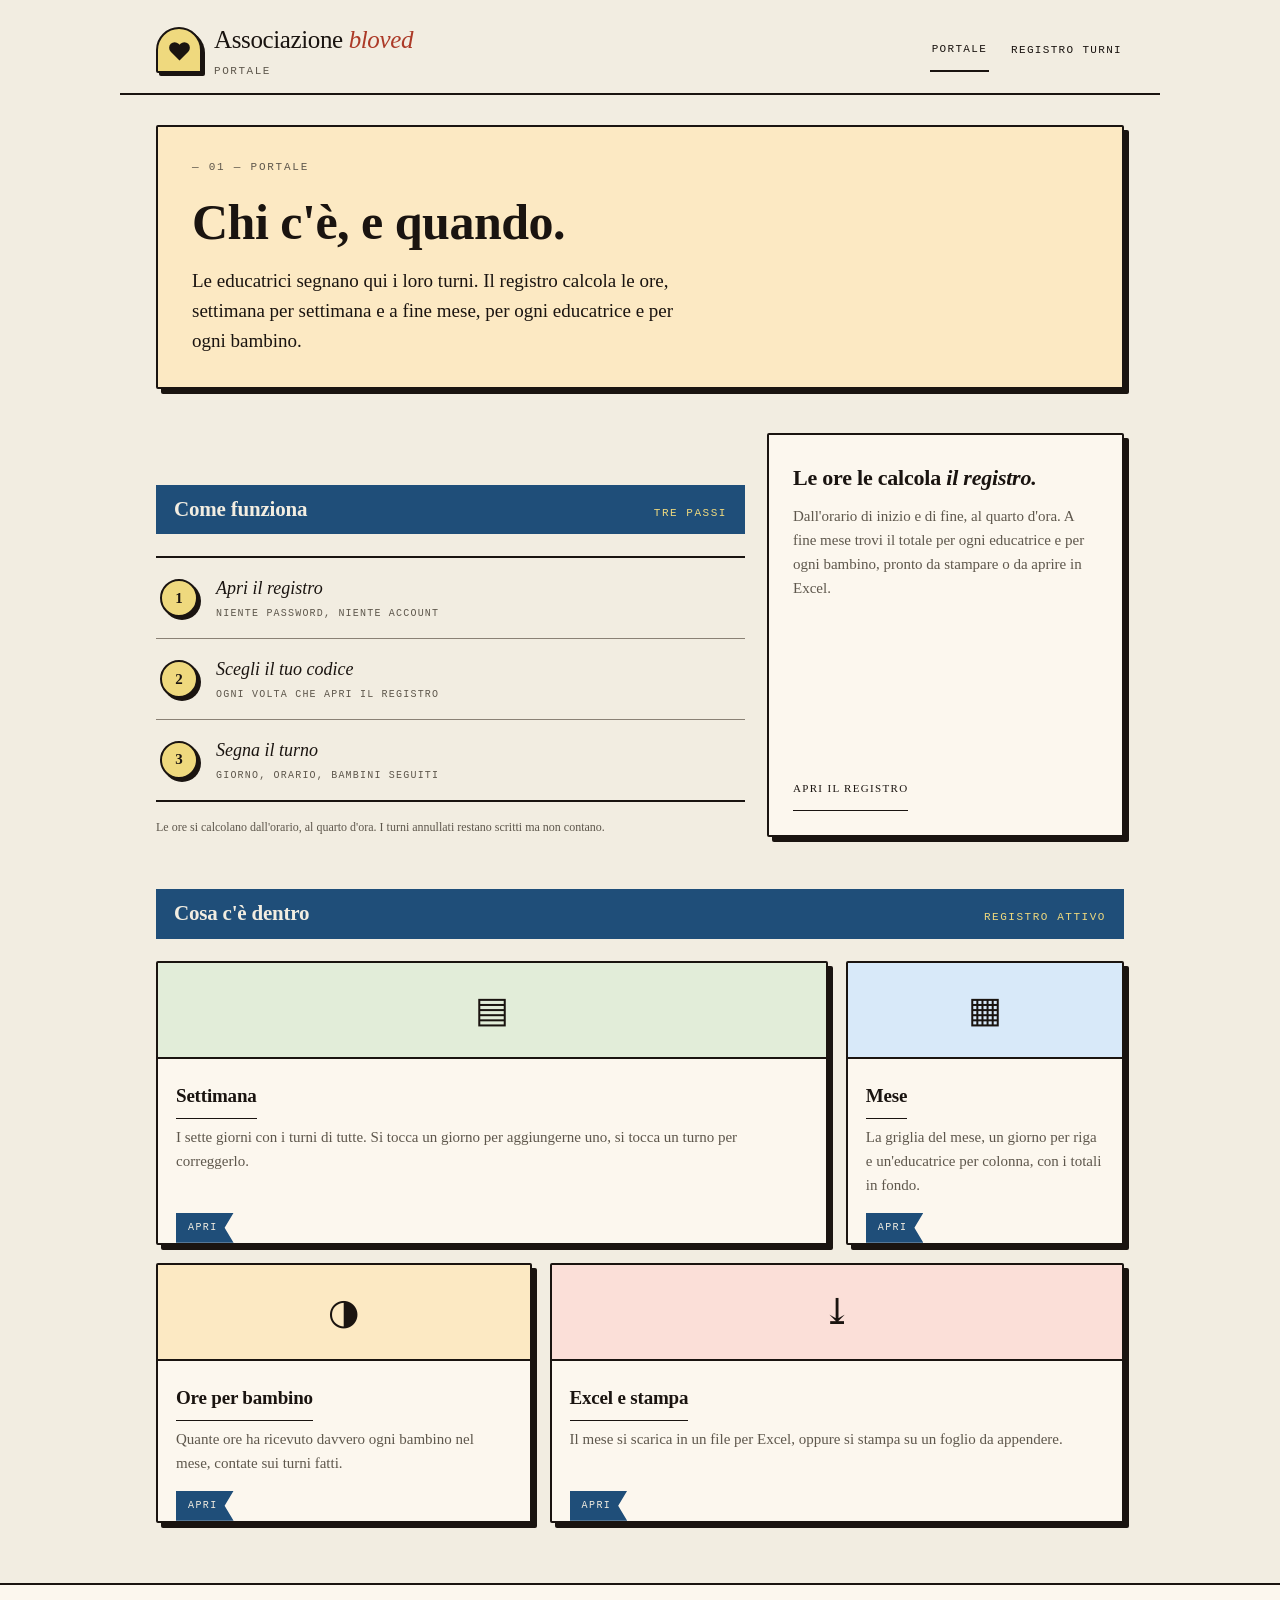
==== commit 77d89580: "Italiano piu' naturale e marchio 'Associazione bloved' 'Dici chi sei' e 'le ore si contano da sole' " ====
--- a/index.html
+++ b/index.html
@@ -17,7 +17,7 @@
     <a class="brand" href="index.html">
       <span class="brand-mark" aria-hidden="true"><svg viewBox="0 0 24 22" role="presentation"><path d="M12 20.5 3.6 12.1a5.3 5.3 0 0 1 0-7.5 5.3 5.3 0 0 1 7.5 0l.9.9.9-.9a5.3 5.3 0 0 1 7.5 0 5.3 5.3 0 0 1 0 7.5Z"/></svg></span>
       <span class="brand-text">
-        <span class="wordmark">associazione <i>bloved</i></span>
+        <span class="wordmark">Associazione <i>bloved</i></span>
         <small>portale</small>
       </span>
     </a>
@@ -33,7 +33,7 @@
   <section class="banner" aria-labelledby="banner-h">
     <p class="index">— 01 — portale</p>
     <h1 id="banner-h">Chi c'è, e quando.</h1>
-    <p>Le educatrici segnano qui i loro turni. Le ore si contano da sole, settimana per settimana e a fine mese, per ogni educatrice e per ogni bambino.</p>
+    <p>Le educatrici segnano qui i loro turni. Il registro calcola le ore, settimana per settimana e a fine mese, per ogni educatrice e per ogni bambino.</p>
   </section>
 
   <div class="split">
@@ -51,12 +51,12 @@
         </li>
         <li>
           <span class="disc">2</span>
-          <span class="who"><b>Dici chi sei</b>
+          <span class="who"><b>Scegli il tuo codice</b>
             <small>ogni volta che apri il registro</small></span>
         </li>
         <li>
           <span class="disc">3</span>
-          <span class="who"><b>Segni il turno</b>
+          <span class="who"><b>Segna il turno</b>
             <small>giorno, orario, bambini seguiti</small></span>
         </li>
       </ul>
@@ -64,7 +64,7 @@
     </section>
 
     <aside class="notice" aria-labelledby="notice-h">
-      <h3 id="notice-h">Le ore si contano <i>da sole.</i></h3>
+      <h3 id="notice-h">Le ore le calcola <i>il registro.</i></h3>
       <p>Dall'orario di inizio e di fine, al quarto d'ora. A fine mese trovi il totale per ogni educatrice e per ogni bambino, pronto da stampare o da aprire in Excel.</p>
       <a class="go" href="turni.html">apri il registro</a>
     </aside>
--- a/assets/styles.css
+++ b/assets/styles.css
@@ -75,7 +75,9 @@
 .brand-mark path{fill:var(--ink)}
 .brand-text{display:flex;flex-direction:column;gap:3px}
 .wordmark{font-size:25px;letter-spacing:-.015em}
-.wordmark i{font-style:italic}
+/* il nome dell'associazione e' rosso e in corsivo, come sulla carta intestata;
+   --coral da' 5.30:1 sulla carta, quindi resta leggibile e non e' solo colore */
+.wordmark i{font-style:italic;color:var(--coral)}
 .brand-text small{font-size:11px;letter-spacing:.14em;text-transform:uppercase;color:var(--muted)}
 .nav{display:flex;flex-wrap:wrap;gap:6px 20px}
 .nav-item{
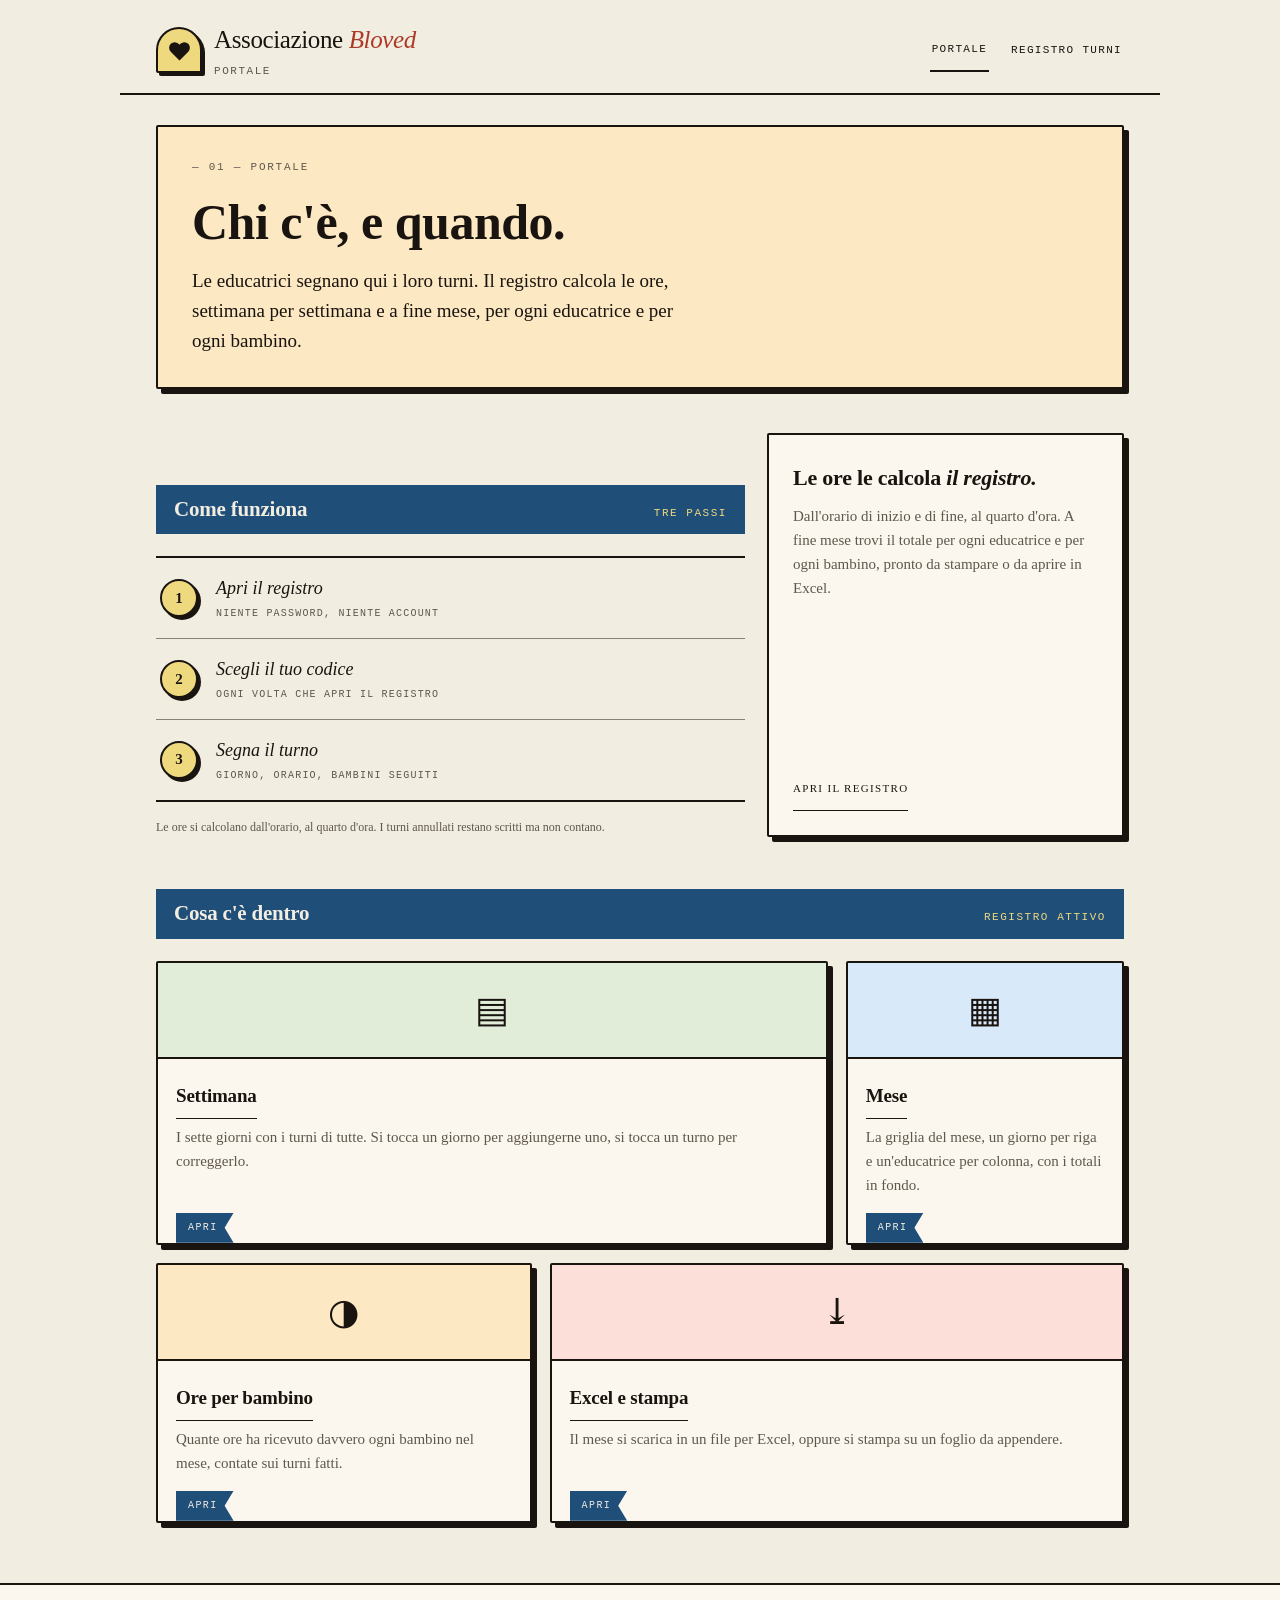
==== commit adccfe5b: "Il nome e' 'Associazione Bloved', con la B maiuscola Titoli, marchio, pie' di pagina, descrizione e " ====
--- a/index.html
+++ b/index.html
@@ -3,10 +3,13 @@
 <head>
 <meta charset="utf-8">
 <meta name="viewport" content="width=device-width,initial-scale=1">
-<title>associazione bloved · portale</title>
-<meta name="description" content="Portale dell'associazione bloved: il registro dei turni delle educatrici.">
+<title>Associazione Bloved · portale</title>
+<meta name="description" content="Portale dell'Associazione Bloved: il registro dei turni delle educatrici.">
 <meta name="theme-color" content="#F2EDE1">
-<link rel="icon" href="assets/favicon.svg" type="image/svg+xml">
+<!-- nome nuovo, non favicon.svg: Safari tiene in cache l'icona per URL e
+     continuava a mostrare la vecchia "b" anche col file aggiornato -->
+<link rel="icon" href="assets/cuore.svg" type="image/svg+xml">
+<link rel="apple-touch-icon" href="assets/cuore.svg">
 <link rel="stylesheet" href="assets/styles.css">
 </head>
 <body>
@@ -17,7 +20,7 @@
     <a class="brand" href="index.html">
       <span class="brand-mark" aria-hidden="true"><svg viewBox="0 0 24 22" role="presentation"><path d="M12 20.5 3.6 12.1a5.3 5.3 0 0 1 0-7.5 5.3 5.3 0 0 1 7.5 0l.9.9.9-.9a5.3 5.3 0 0 1 7.5 0 5.3 5.3 0 0 1 0 7.5Z"/></svg></span>
       <span class="brand-text">
-        <span class="wordmark">Associazione <i>bloved</i></span>
+        <span class="wordmark">Associazione <i>Bloved</i></span>
         <small>portale</small>
       </span>
     </a>
@@ -107,7 +110,7 @@
 
 <footer class="site-foot">
   <div class="wrap foot-row">
-    <span>associazione bloved</span>
+    <span>Associazione Bloved</span>
   </div>
 </footer>
 
--- a/assets/styles.css
+++ b/assets/styles.css
@@ -350,6 +350,11 @@
   padding:0 16px;min-height:44px;cursor:pointer;
 }
 .tab[aria-current="page"]{background:var(--banda);color:var(--paper);border-color:var(--banda)}
+/* il tasto stampa vive fra le schede ma non e' una scheda: si distingue con la
+   carta gialla, cosi' non sembra una quarta vista */
+.stampa-tasto{background:var(--sun)}
+.stampa-tasto:hover{background:var(--ink);color:var(--paper)}
+.stampa-tasto::before{content:"⎙ ";font-size:12px}
 .stato-rete{margin-left:auto;font-family:var(--mono);font-size:11px;letter-spacing:.08em;color:var(--muted)}
 .stato-rete.errore{color:var(--coral);font-weight:700}
 
@@ -412,15 +417,21 @@
   padding:8px 7px;min-height:44px;cursor:pointer;width:100%;font-family:var(--mono);
 }
 .chip:hover{background:var(--sun)}
-/* Due righe fisse, sempre: orario sopra, poi codice + pallini + ore.
-   Le ore stanno con i pallini finche' c'e' posto; con tre bambini la riga si
-   riempie (E1 + 3 pallini + "3,00 h" = 118px in 98px) e le ore scendono da
-   sole. Nessun testo va mai a capo dentro se stesso. */
+/* Due righe: orario sopra (riga intera), poi codice + pallini + ore.
+   Il wrap serve, ed e' proprio quello che manda l'orario a capo: con nowrap
+   tutto finisce su una riga sola, i pallini si azzerano e il contenuto sborda
+   (misurato: 178px in 98px). Sono i pallini a cedere spazio per primi, cosi'
+   le ore restano accanto al codice invece di finire su una terza riga. */
 .chip-ora{flex:0 0 100%;font-size:10px;font-weight:700;letter-spacing:0;
   font-variant-numeric:tabular-nums;white-space:nowrap}
-.chip-edu{font-size:10px;letter-spacing:.06em;color:var(--muted);white-space:nowrap}
-.chip-pois{display:flex;gap:3px;align-items:center;flex-wrap:wrap}
-.chip-ore{margin-left:auto;font-size:10px;letter-spacing:0;color:var(--muted);
+.chip-edu{flex:0 0 auto;font-size:10px;letter-spacing:.06em;color:var(--muted);white-space:nowrap}
+/* I pallini cedono spazio per primi, e si sovrappongono un po' quando sono
+   tanti: nella colonna da 98px tre bambini interi spingevano le ore su una
+   terza riga, dove "3,00 h" sembrava staccato dal turno. */
+.chip-pois{display:flex;gap:2px;align-items:center;flex:0 1 auto;min-width:0}
+.chip-pois .pois{width:11px;height:11px;flex:0 0 11px}
+.chip-pois .pois + .pois{margin-left:-3px}
+.chip-ore{flex:0 0 auto;margin-left:auto;font-size:10px;letter-spacing:0;color:var(--muted);
   font-variant-numeric:tabular-nums;white-space:nowrap}
 /* lo stato non e' mai solo un colore */
 .chip.st-annullato,.chip.st-non-fatto{background:repeating-linear-gradient(135deg,
@@ -442,6 +453,12 @@
 .mese tbody th{white-space:nowrap;background:var(--card)}
 .mese tr.festivo td,.mese tr.festivo th{background:var(--lilac)}
 .cella-turno{display:block;white-space:nowrap;font-variant-numeric:tabular-nums}
+/* Un turno annullato nella griglia sembrava identico a uno fatto, ma le ore
+   del giorno non lo contavano: sul foglio consegnato il conto non tornava e
+   non si capiva perche'. Ora porta la parola, oltre al tratto. */
+.cella-turno.non-conta{color:var(--muted);text-decoration:line-through}
+.cella-turno.non-conta i{font-style:normal;text-decoration:none;color:var(--coral);
+  font-size:.85em;letter-spacing:.04em}
 
 /* ——— modulo ——— */
 .modulo{
